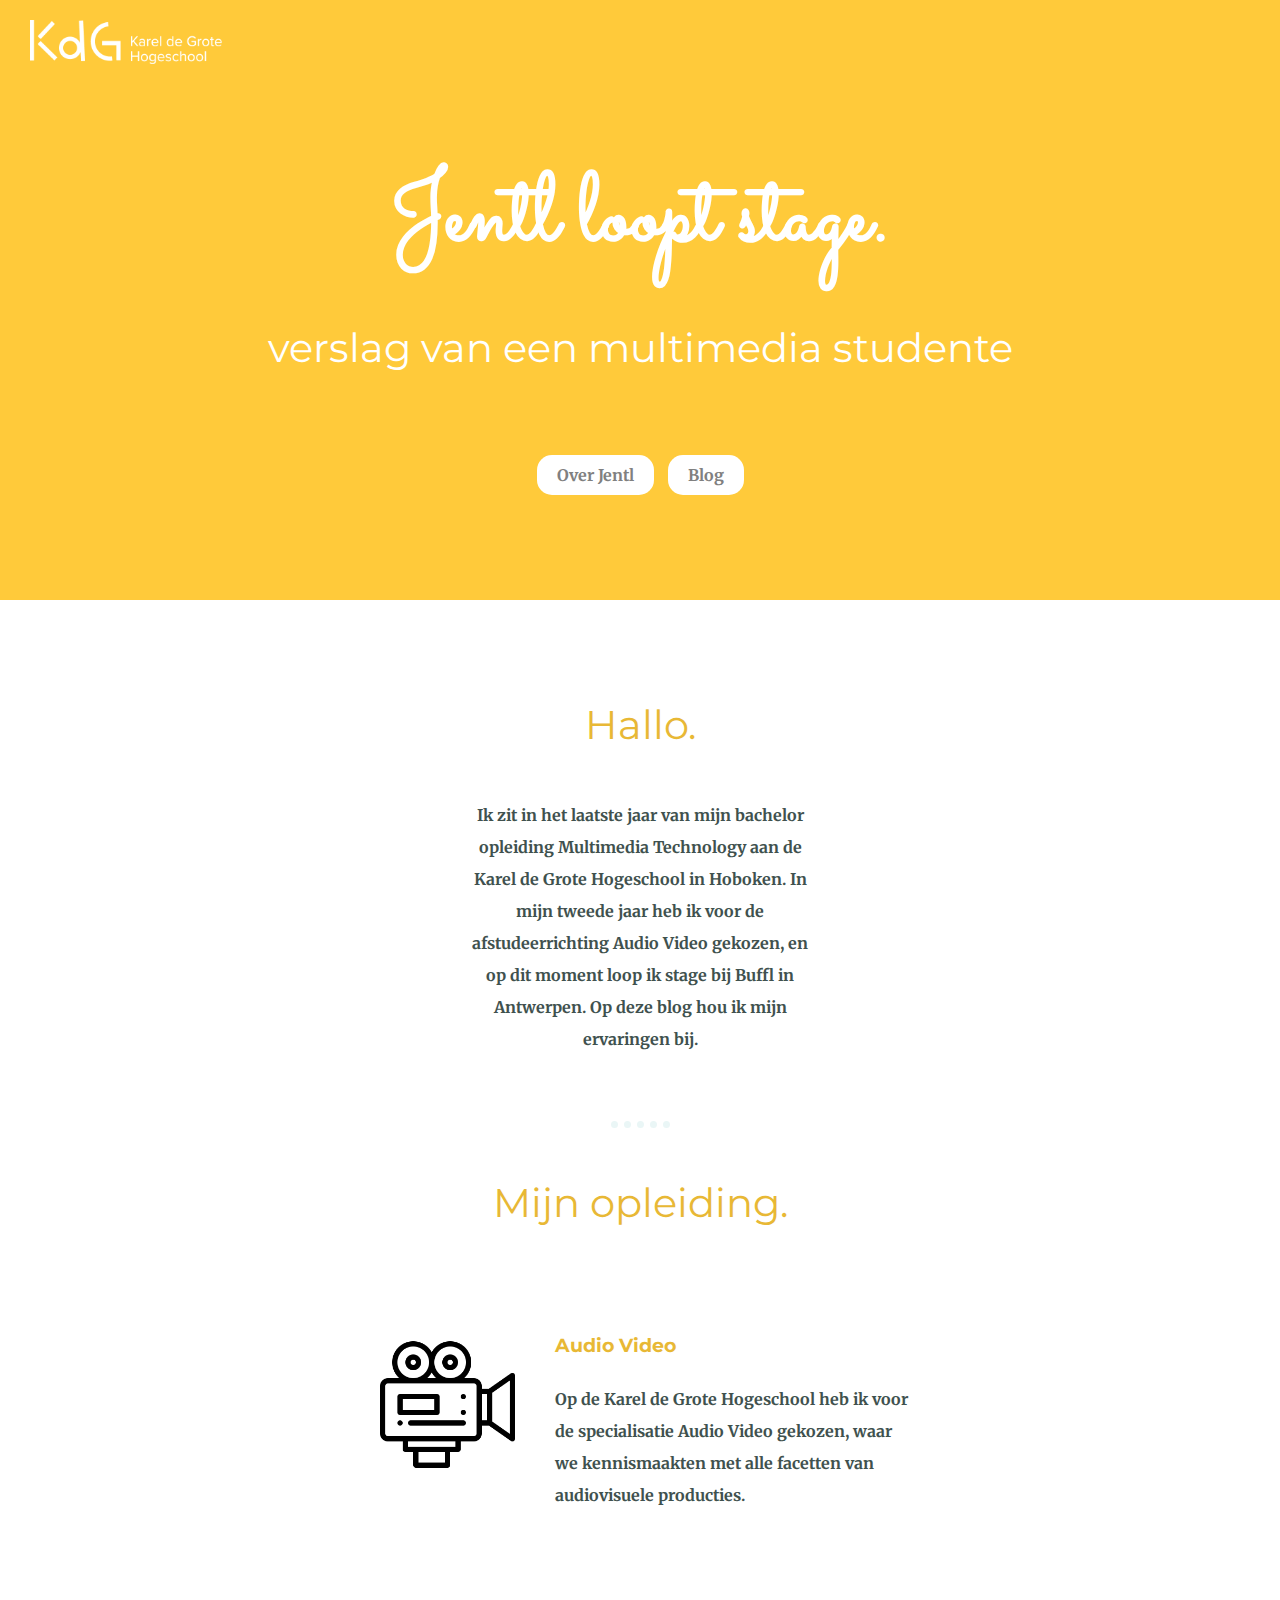
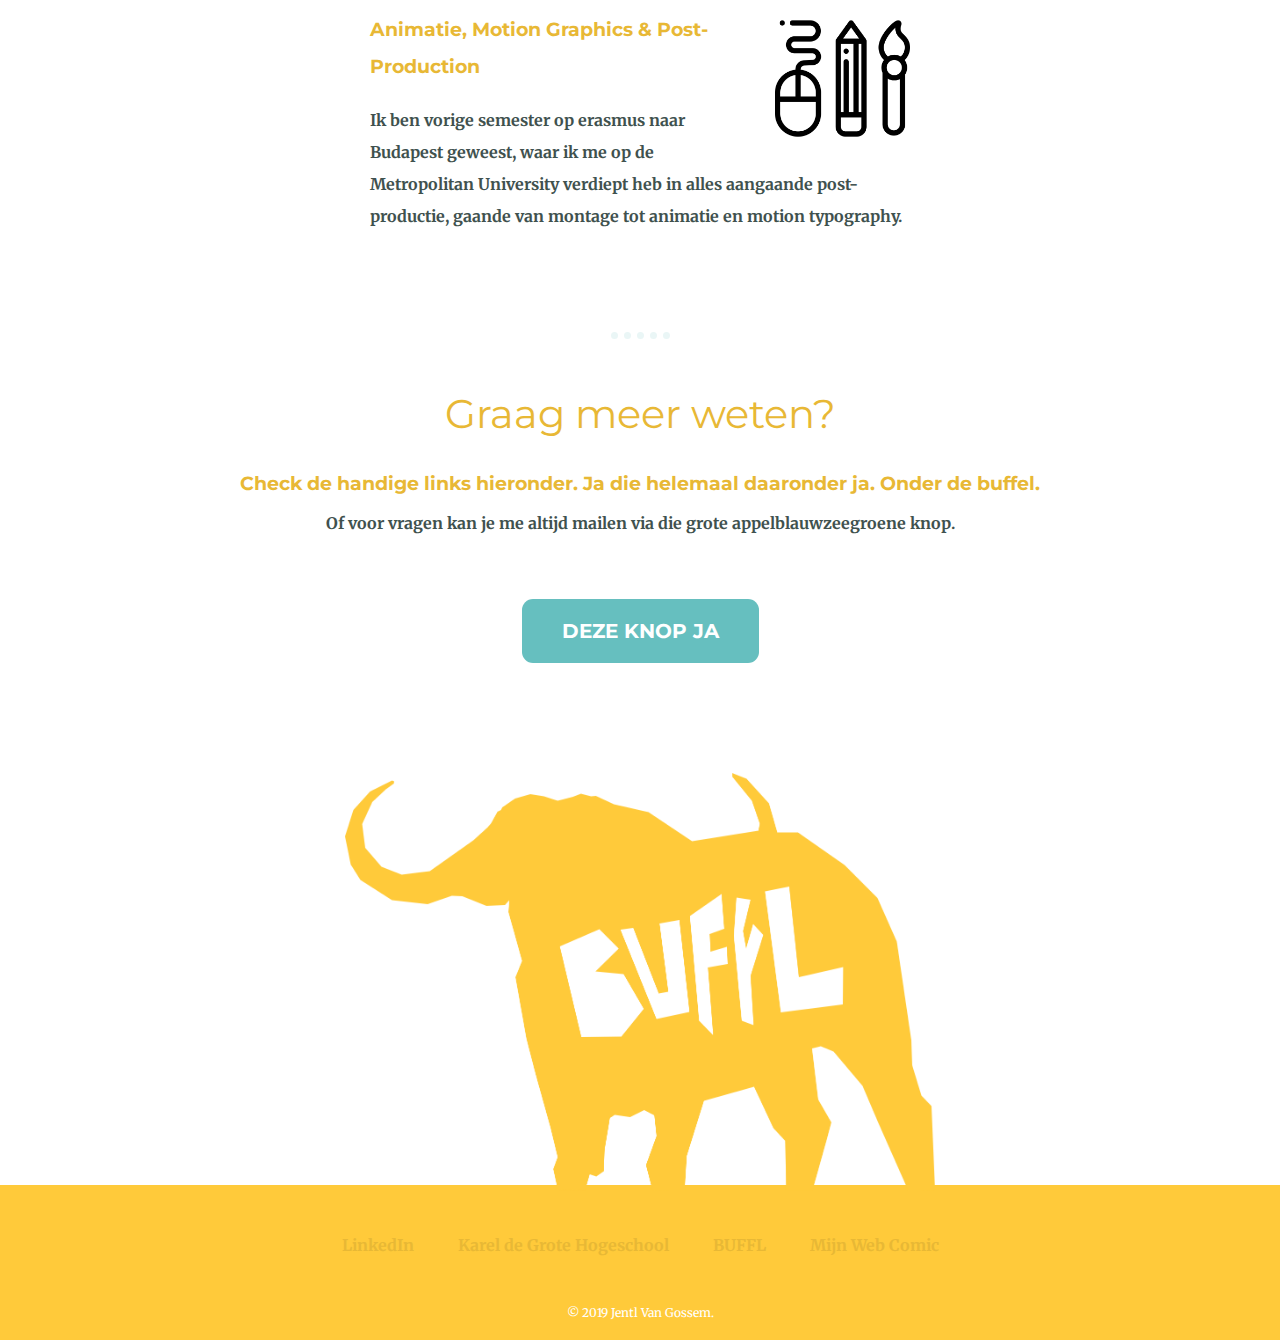
==== index.html @ 4c4292ea "Bigger button + extra link to Buffl website" ====
<!DOCTYPE html>
<html lang="en" dir="ltr">

<head>
  <meta charset="utf-8">
  <meta property="og:image" content="images/buffl.png">
  <title>Jentl loopt stage</title>
  <link rel="stylesheet" href="css/styles.css" />
  <link href="https://fonts.googleapis.com/css?family=Merriweather|Montserrat|Sacramento" rel="stylesheet">
</head>

<body>


  <div class="top-container">
    <img class="top-cloud" src="images/cloud.png" alt="cloud-img">
    <h1>Jentl loopt stage.</h1>
    <h2 class="subtitle">verslag van een multimedia studente</h2>
    <img class="bottom-cloud" src="images/cloud.png" alt="cloud-img">
        <a class="nav-item" href="index.html">Over Jentl</a>
        <a class="nav-item" href="blog.html">Blog</a>
    </nav>

  </div>


  <div class="middle-container">

    <div class="profile">

      <img class="profile-img" src="images/jentl-profile.png" alt="jentl-profile-img">
      <h2>Hallo.</h2>
      <p class="intro-p">Ik zit in het laatste jaar van mijn bachelor opleiding Multimedia Technology aan de Karel de Grote Hogeschool in Hoboken.
        In mijn tweede jaar heb ik voor de afstudeerrichting Audio Video gekozen, en op dit moment loop ik stage bij Buffl in Antwerpen. Op deze blog hou ik mijn ervaringen bij.</p>

    </div>

    <hr>

    <div class="skills">
      <h2>Mijn opleiding.</h2>
      <div class="skill-row">
        <img class="adobe-img" src="images/video-camera.png" alt="video-camera-img">
        <h3>Audio Video</h3>
        <p>Op de Karel de Grote Hogeschool heb ik voor de specialisatie Audio Video gekozen, waar we kennismaakten met alle facetten van audiovisuele
        producties.</p>
      </div>
      <div class="skill-row">
        <img class="code-img" src="images/graphic-tool.png" alt="web-design-img">
        <h3>Animatie, Motion Graphics & Post-Production</h3>
        <p>Ik ben vorige semester op erasmus naar Budapest geweest, waar ik me op de Metropolitan University verdiept heb in alles aangaande post-productie,
          gaande van montage tot animatie en motion typography.</p>
      </div>

    </div>

    <hr>

    <div class="contact-me">
      <h2>Graag meer weten?</h2>
      <h3>Check de handige links hieronder. Ja die helemaal daaronder ja. Onder de buffel.</h3>
      <p>Of voor vragen kan je me altijd mailen via die grote appelblauwzeegroene knop.</p>
      <a class="btn" href="mailto:jentl.vangossem@gmail.com">DEZE KNOP JA</a>
    </div>

    <img class="buffl-img" src="images/buffl.png" alt="buffl-img">

  </div>



    <div class="bottom-container">
      <img class="kdg-logo" src="images/logo_nl.png" alt="KdG-logo">
      <a class="footer-link" href="https://www.linkedin.com/in/jentl-van-gossem-599b6887">LinkedIn</a>
      <a class="footer-link" href="https://www.kdg.be">Karel de Grote Hogeschool</a>
      <a class="footer-link" href="https://landing.buffl.be">BUFFL</a>
      <a class="footer-link" href="https://www.facebook.com/jentlwoman">Mijn Web Comic</a>
      <p class="copyright">© 2019 Jentl Van Gossem.</p>


    </div>


</body>

</html>
---- css/styles.css ----
/*--------------------------HTML---------------------*/

body {
  margin: 0;
  text-align: center;
  font-family: 'Merriweather', serif;
  font-weight: bold;
  color: #40514E;
}

h1 {
  color: #ffffff;
  font-size: 600%;
  margin: 50px auto 0 auto;
  font-family: 'Sacramento', cursive;
}

h2 {
  color: #E8B835;
  font-family: 'Montserrat', sans-serif;
  font-size: 2.5rem;
  font-weight: normal;
}

h3 {
  color: #E8B835;
  font-family: 'Montserrat', sans-serif;
}

hr {
  width: 5%;
  border-width: 7px 0 0 0;
  border-style: dotted;
  color: #EAF6F6;
  margin: 50px auto 50px auto;
}

/*--------------------------SELECTORS--------------------------------*/
.subtitle {
  color: #ffffff;
}

.profile-img {
  width: 200px;
  border-radius: 100%;
  display: none;
}

.intro-p {
  display: inline-block;
  width: 30%;
  line-height: 2;

}

.code-img {
  float: right;
  margin-left: 30px;
  width: 25%;
}

.adobe-img {
  float: left;
  margin-right: 30px;
  width: 25%;
  padding: 10px;
}

.top-container {
  background-color: #FFCA3A;
  position: relative;
  padding-top: 100px;
  padding-bottom: 100px;
}

.navbar {
  list-style-type: none;
  padding: 0;
}

.nav-item {
  display: inline-block;
  padding: 10px 20px;
  text-decoration: none;
  background-color: white;
  margin: 50px 5px 5px 5px;
  border-radius: 15px;
  color: #808080;
}

.nav-item:hover {
  background-color: #808080;
  color: #ffffff;
}

.middle-container {
  margin: 100px 50px 0 50px;
}

.bottom-container {
  background-color: #FFCA3A;
  color:#EAF6F6;
  margin-top: 0;
  padding: 50px;
  padding-bottom: 20px;
}

.top-cloud {
  position: absolute;
  right: 300px;
  top: 50px;
  display: none;
}

.bottom-cloud {
  position: absolute;
  left: 300px;
  bottom: 300px;
  display: none;
}

.skill-row {
  width: 50%;
  line-height: 2;
  margin: 100px auto 100px auto;
  text-align: left;
}

.skills {
  margin: 50px;
}

.btn {
  -webkit-border-radius: 11;
  -moz-border-radius: 11;
  border-radius: 11px;
  font-family: 'Montserrat', sans-serif;
  color: #ffffff;
  font-size: 20px;
  background: #66BFBF;
  margin: 50px;
  padding: 20px 40px 20px 40px;
  text-decoration: none;
  display: inline-block;

}

.btn:hover {
  background: #3b9c9c;
  text-decoration: none;
}

.buffl-img {
  width: 50%;
  margin-top: 50px;
  position:relative;
  top: 10px;
}

.footer-link {
  margin: 20px;
  color:#E8B835;
  text-decoration: none;
}

.footer-link:hover {
  color: #ffffff;
}

.kdg-logo {
  position:absolute;
  display: inline-block;
  width: 15%;
  left: 30px;
  top: 20px;
}

.copyright {
  color: white;
  font-weight: lighter;
  font-size:0.75rem;
  margin-bottom:0;
  margin-top: 50px;
}
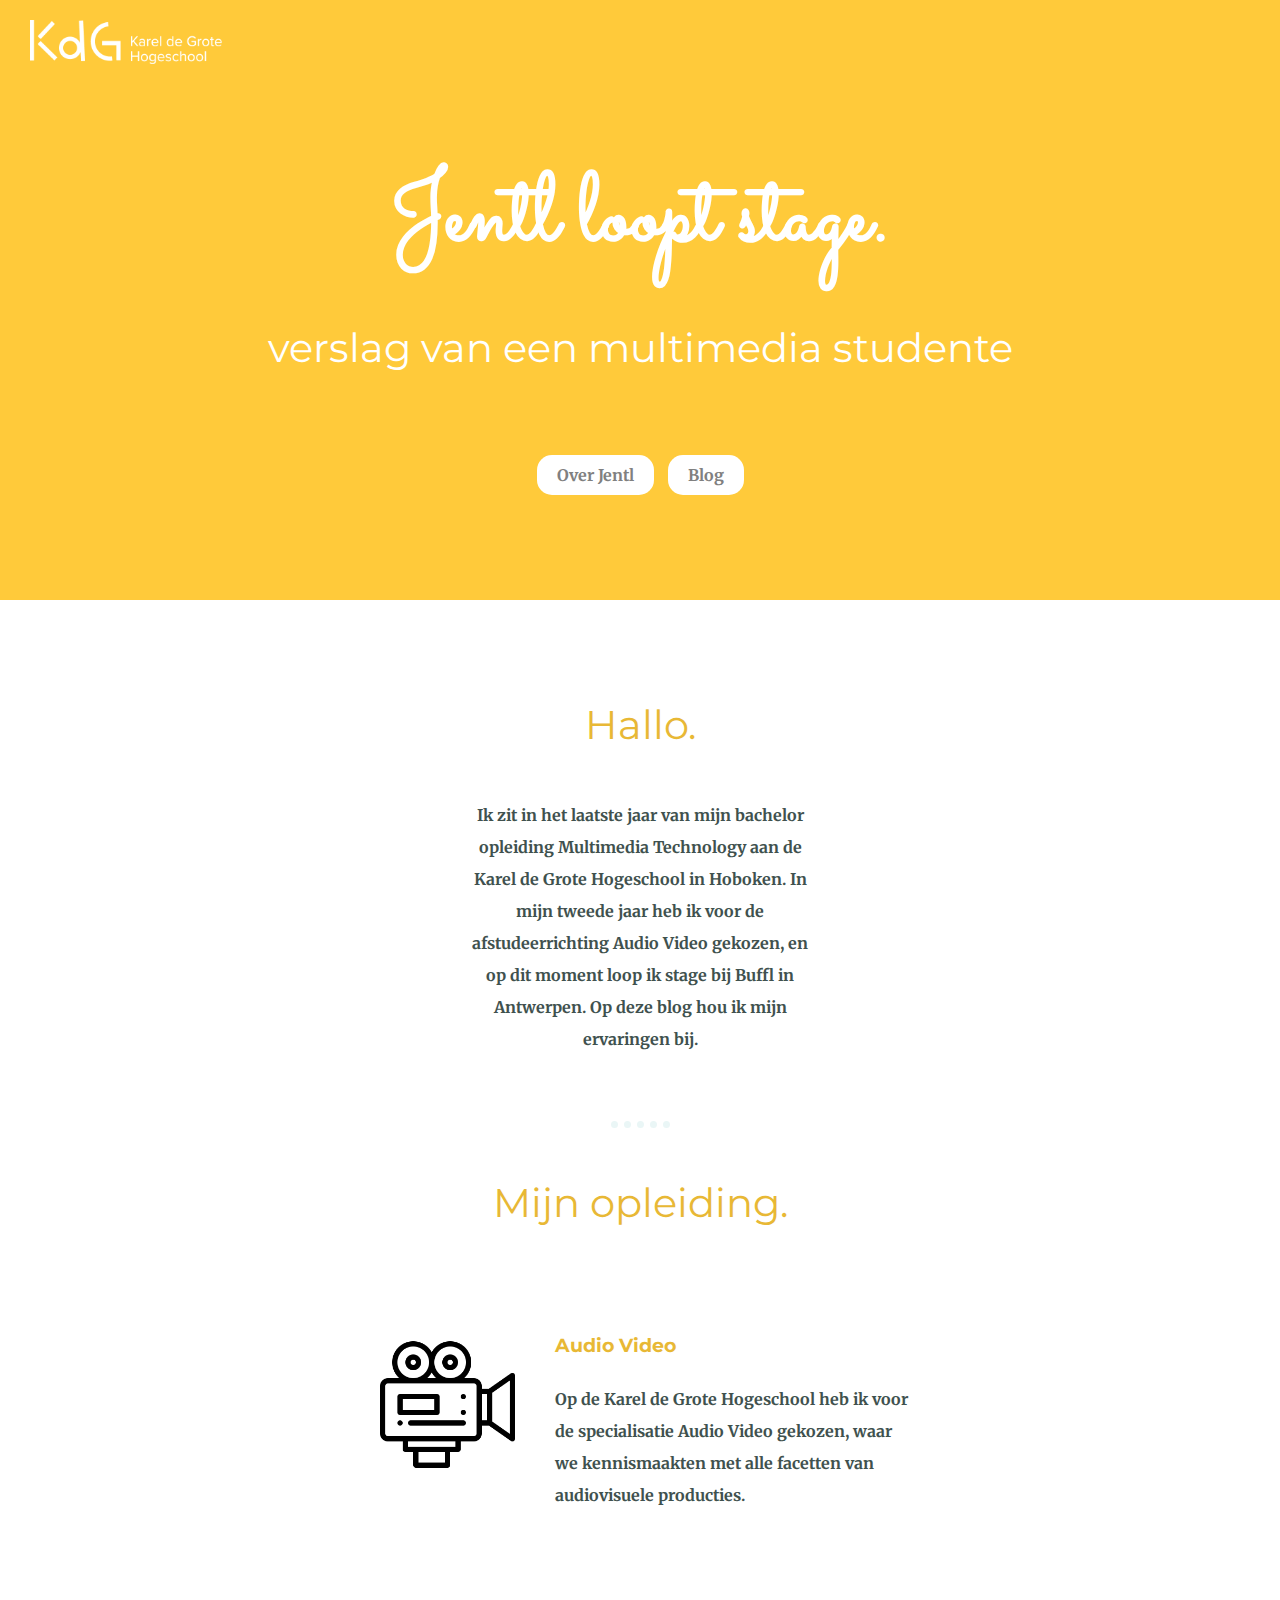
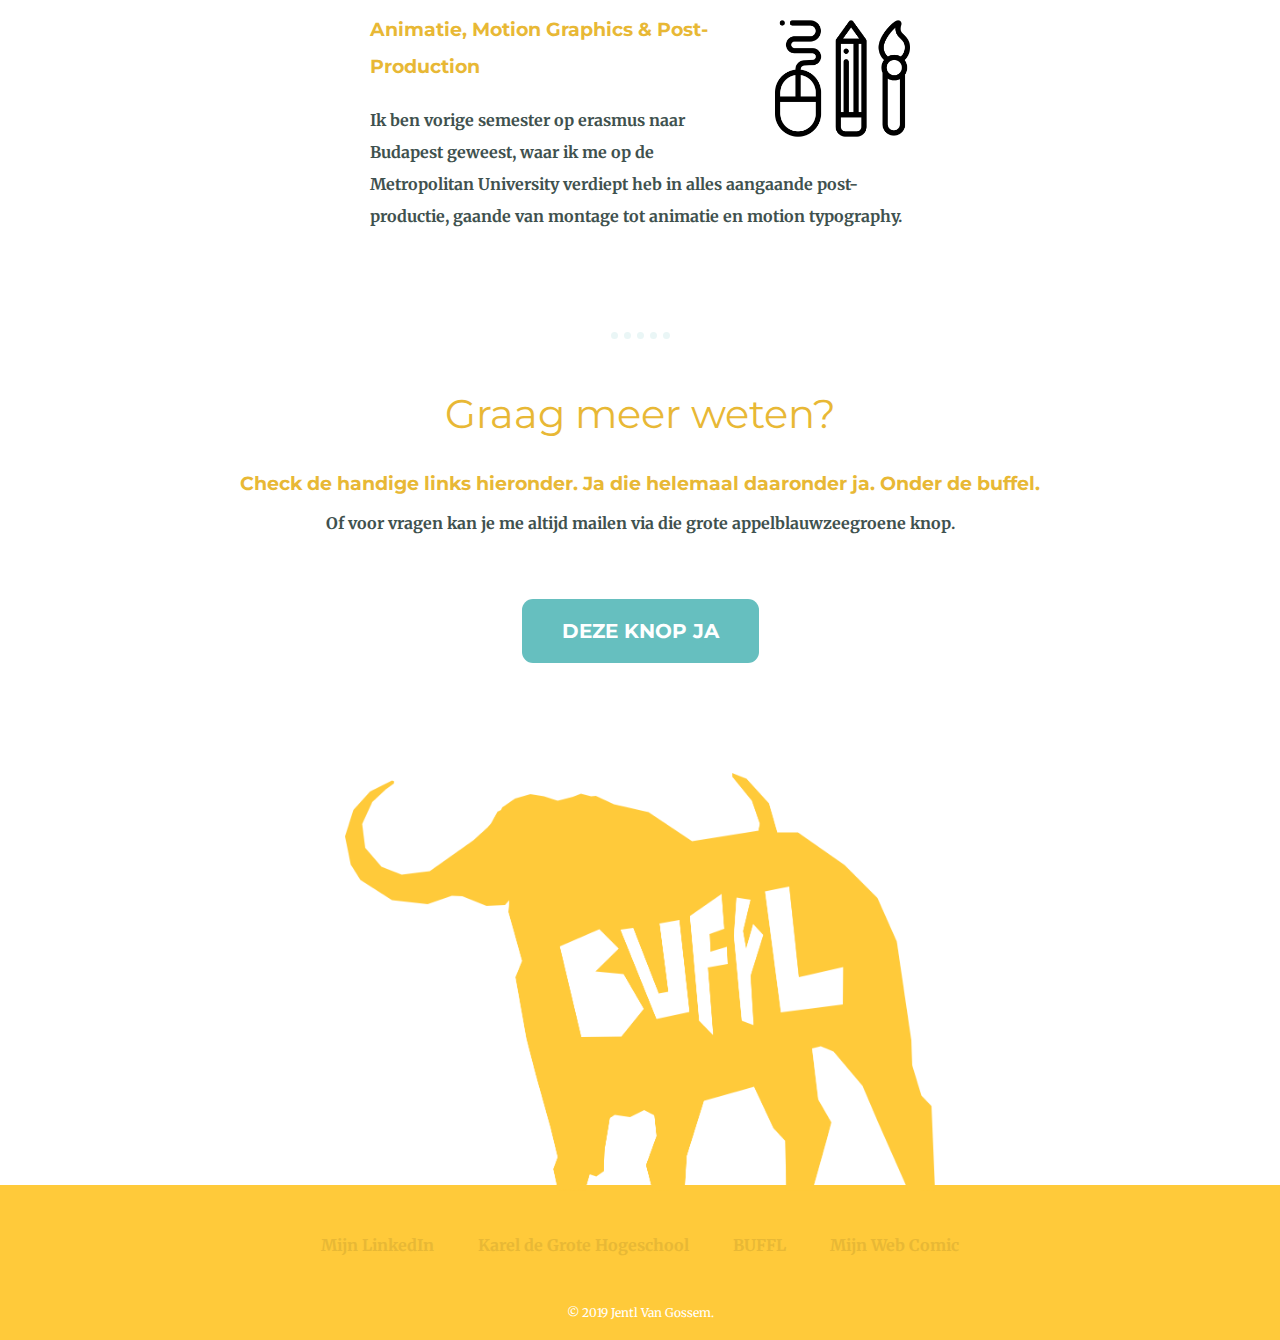
==== commit 3cb11aff: "d" ====
--- a/index.html
+++ b/index.html
@@ -71,7 +71,7 @@
 
     <div class="bottom-container">
       <img class="kdg-logo" src="images/logo_nl.png" alt="KdG-logo">
-      <a class="footer-link" href="https://www.linkedin.com/in/jentl-van-gossem-599b6887">LinkedIn</a>
+      <a class="footer-link" href="https://www.linkedin.com/in/jentl-van-gossem-599b6887">Mijn LinkedIn</a>
       <a class="footer-link" href="https://www.kdg.be">Karel de Grote Hogeschool</a>
       <a class="footer-link" href="https://landing.buffl.be">BUFFL</a>
       <a class="footer-link" href="https://www.facebook.com/jentlwoman">Mijn Web Comic</a>
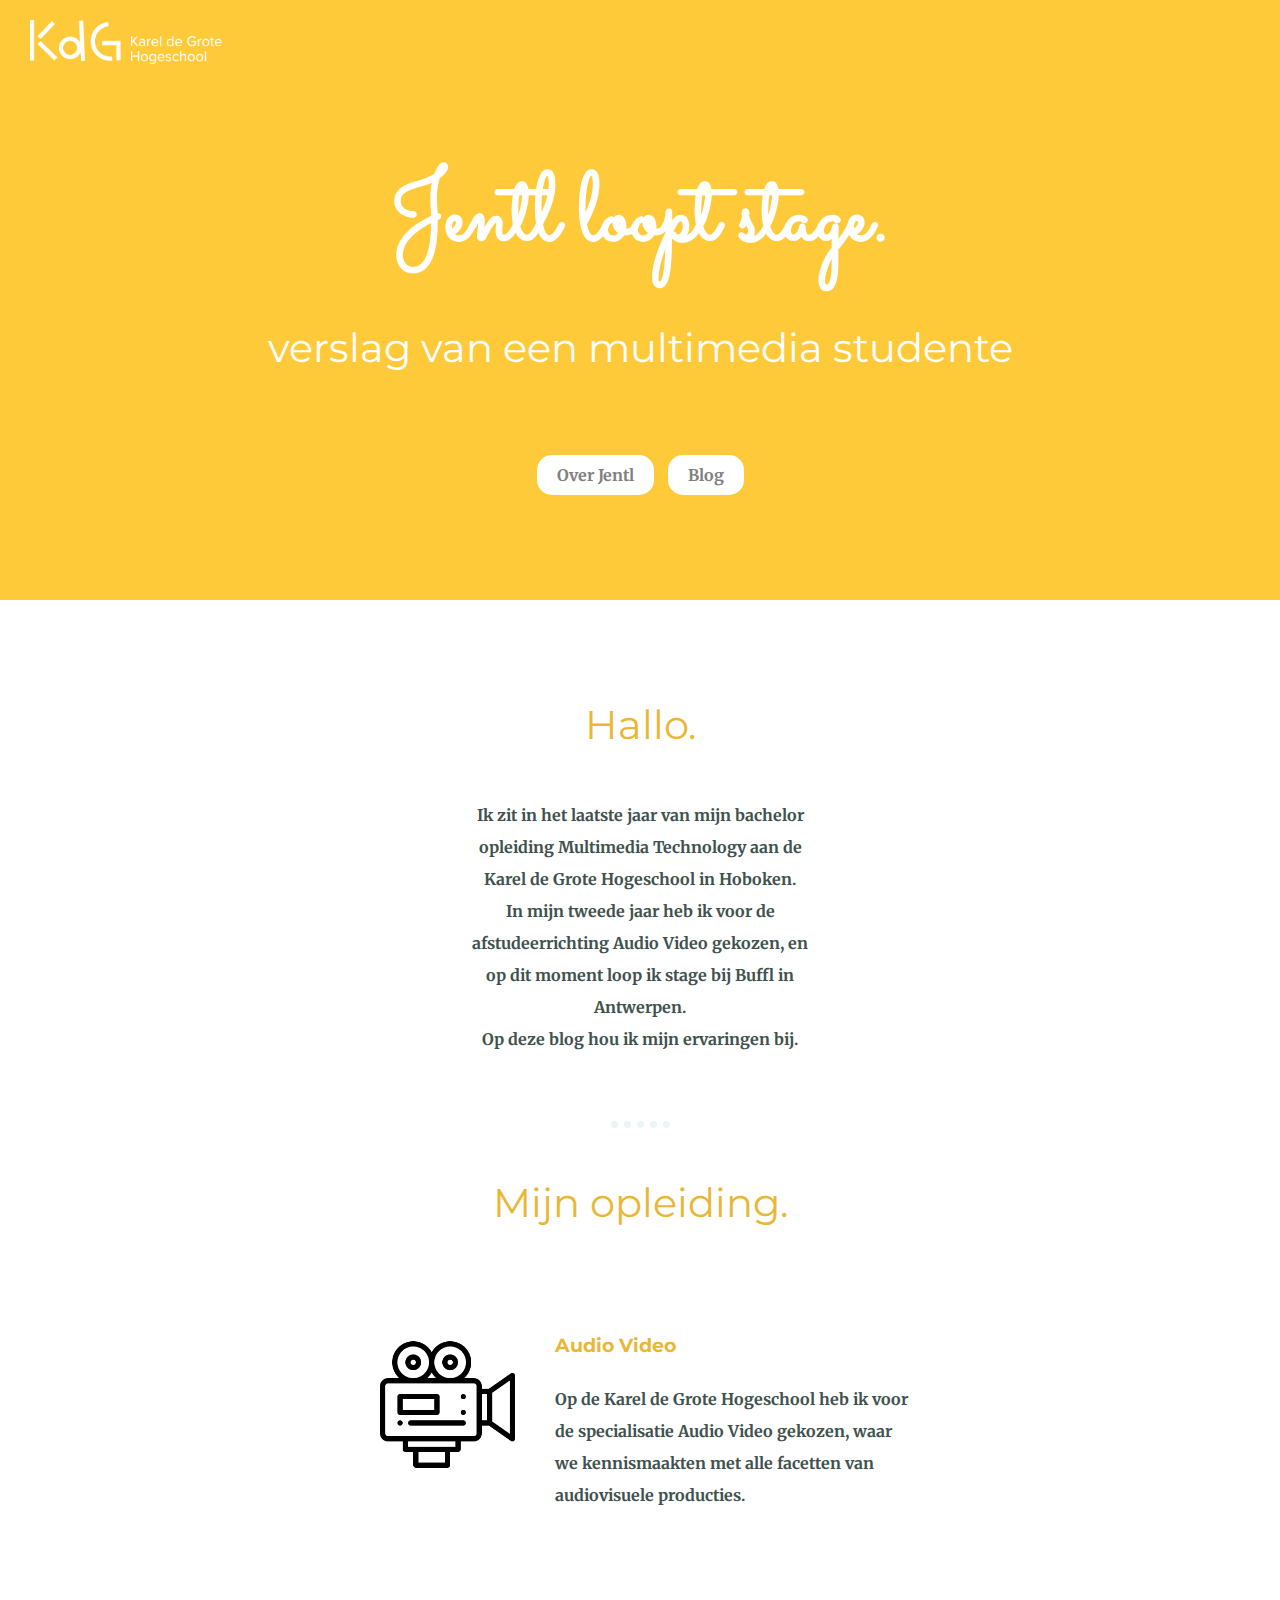
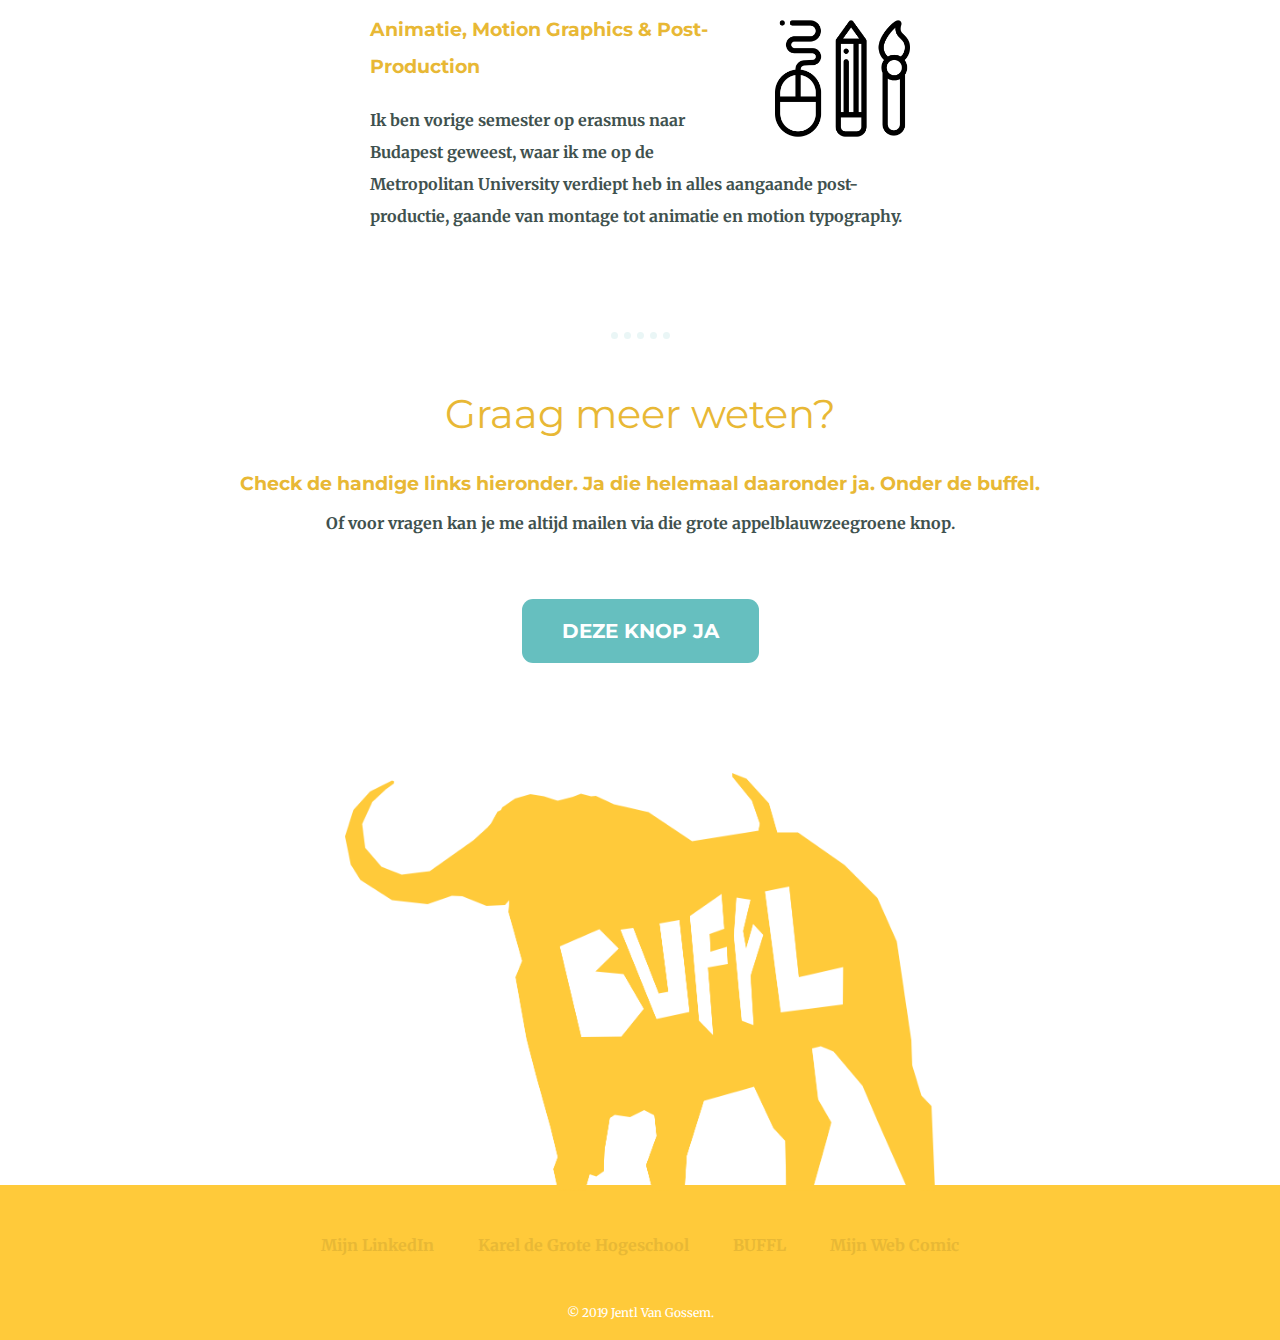
==== commit 9710a47a: "Line breaks in intro" ====
--- a/index.html
+++ b/index.html
@@ -31,7 +31,8 @@
       <img class="profile-img" src="images/jentl-profile.png" alt="jentl-profile-img">
       <h2>Hallo.</h2>
       <p class="intro-p">Ik zit in het laatste jaar van mijn bachelor opleiding Multimedia Technology aan de Karel de Grote Hogeschool in Hoboken.
-        In mijn tweede jaar heb ik voor de afstudeerrichting Audio Video gekozen, en op dit moment loop ik stage bij Buffl in Antwerpen. Op deze blog hou ik mijn ervaringen bij.</p>
+        <br />In mijn tweede jaar heb ik voor de afstudeerrichting Audio Video gekozen, en op dit moment loop ik stage bij Buffl in Antwerpen.
+        <br />Op deze blog hou ik mijn ervaringen bij.</p>
 
     </div>
 
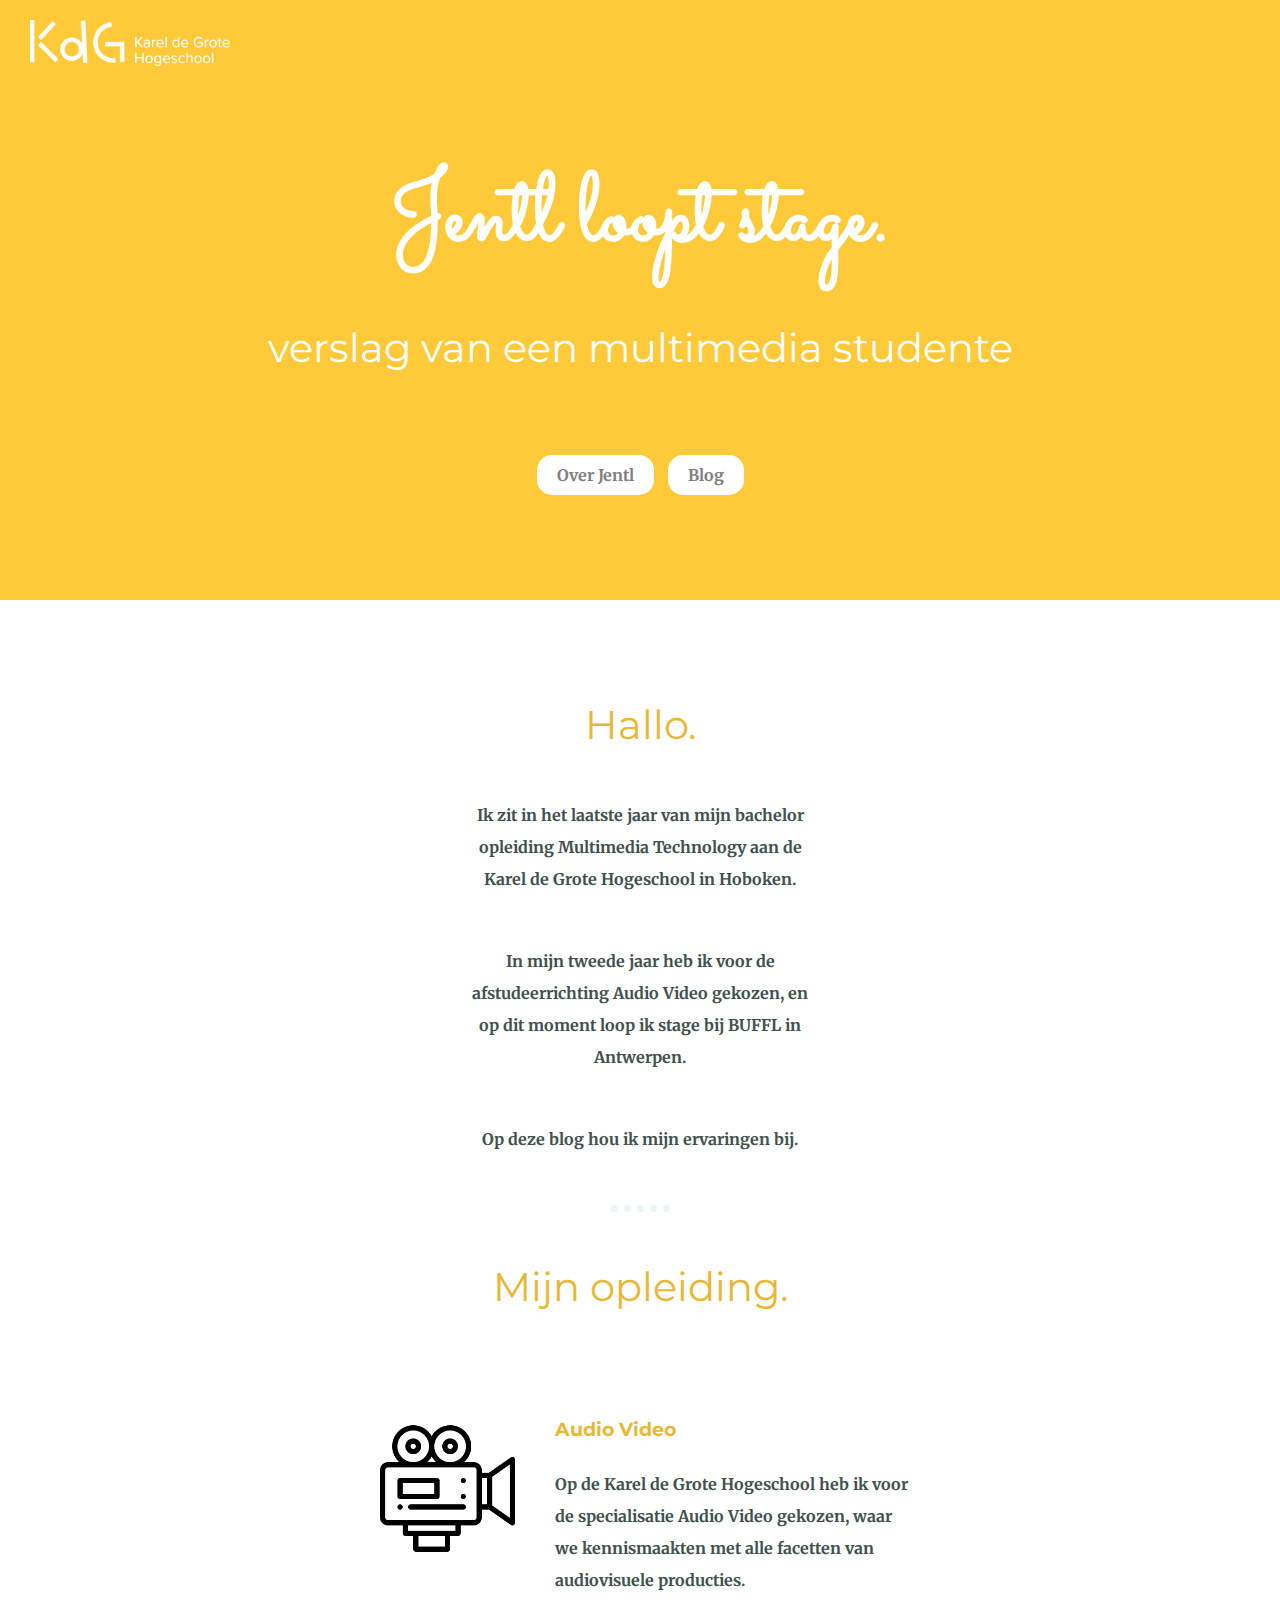
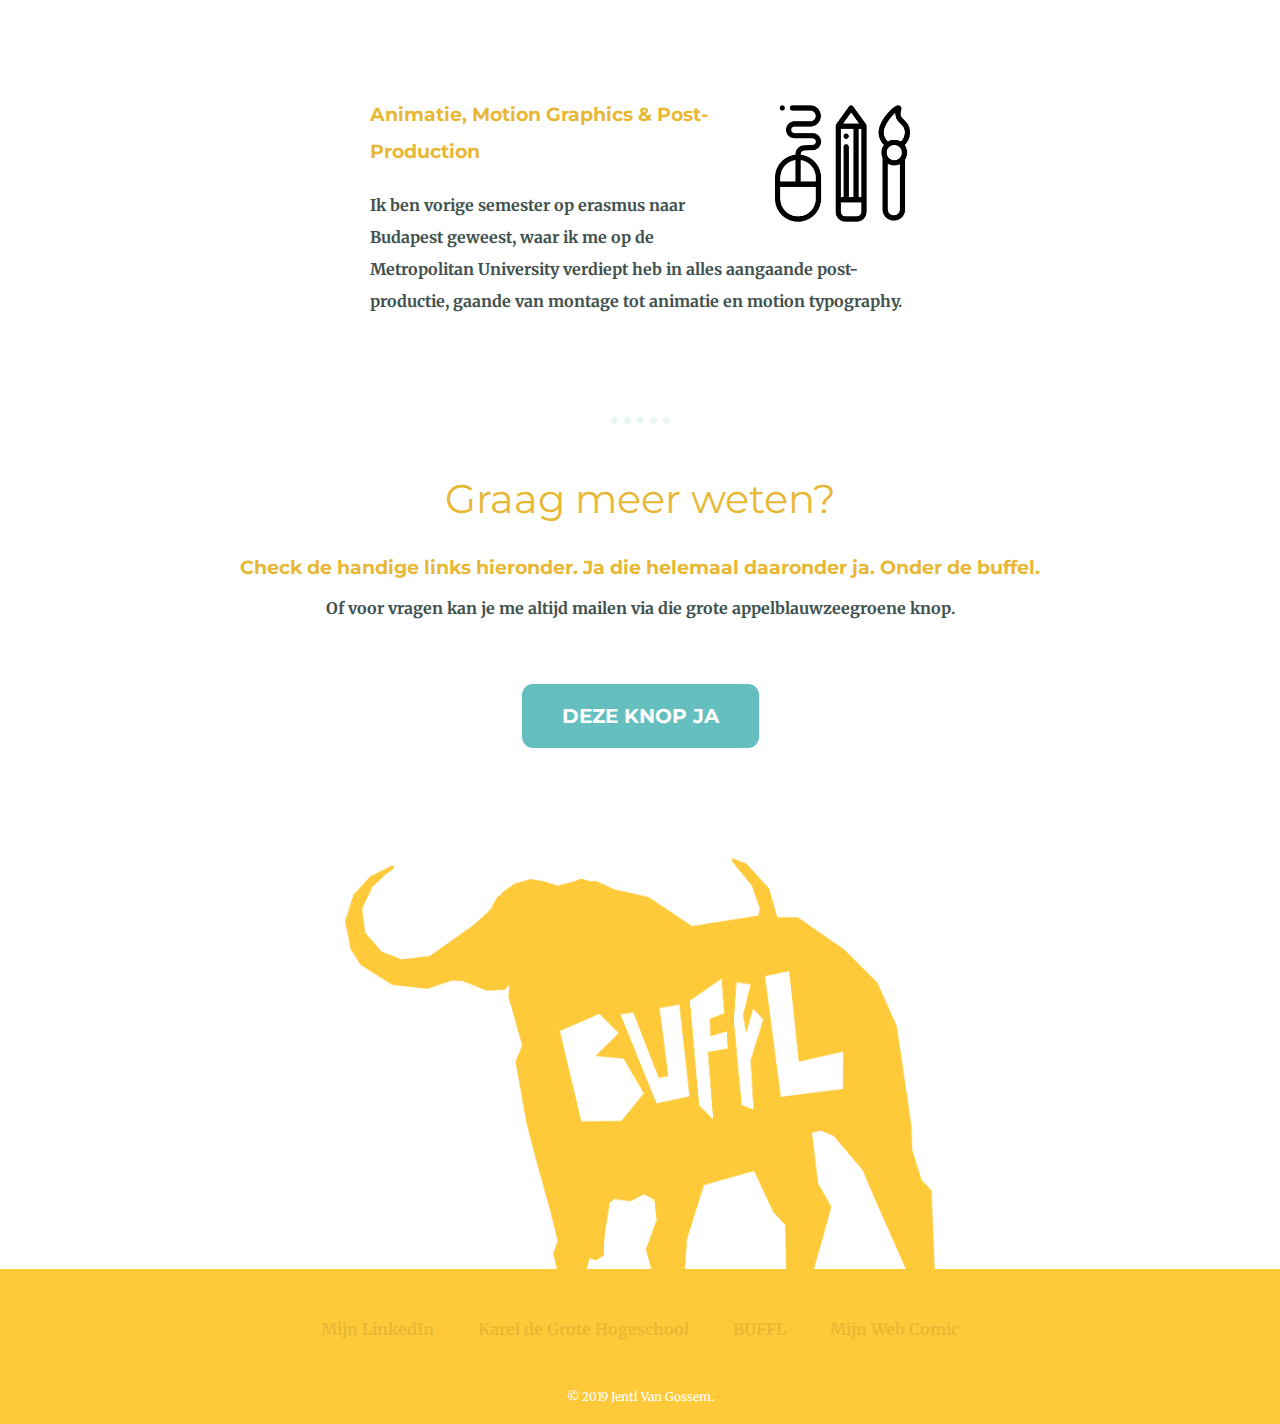
==== commit a7decce4: "Intro aangepast" ====
--- a/index.html
+++ b/index.html
@@ -30,9 +30,9 @@
 
       <img class="profile-img" src="images/jentl-profile.png" alt="jentl-profile-img">
       <h2>Hallo.</h2>
-      <p class="intro-p">Ik zit in het laatste jaar van mijn bachelor opleiding Multimedia Technology aan de Karel de Grote Hogeschool in Hoboken.
-        <br />In mijn tweede jaar heb ik voor de afstudeerrichting Audio Video gekozen, en op dit moment loop ik stage bij Buffl in Antwerpen.
-        <br />Op deze blog hou ik mijn ervaringen bij.</p>
+      <p class="intro-p">Ik zit in het laatste jaar van mijn bachelor opleiding Multimedia Technology aan de Karel de Grote Hogeschool in Hoboken.</p>
+        <p class="intro-p">In mijn tweede jaar heb ik voor de afstudeerrichting Audio Video gekozen, en op dit moment loop ik stage bij BUFFL in Antwerpen.</p>
+        <p class="intro-p">Op deze blog hou ik mijn ervaringen bij.</p>
 
     </div>
 
--- a/css/styles.css
+++ b/css/styles.css
@@ -47,10 +47,10 @@
 }
 
 .intro-p {
-  display: inline-block;
+  display:block;
   width: 30%;
   line-height: 2;
-
+  margin: 50px auto 50px auto;
 }
 
 .code-img {
@@ -170,7 +170,7 @@
 .kdg-logo {
   position:absolute;
   display: inline-block;
-  width: 15%;
+  width: 200px;
   left: 30px;
   top: 20px;
 }
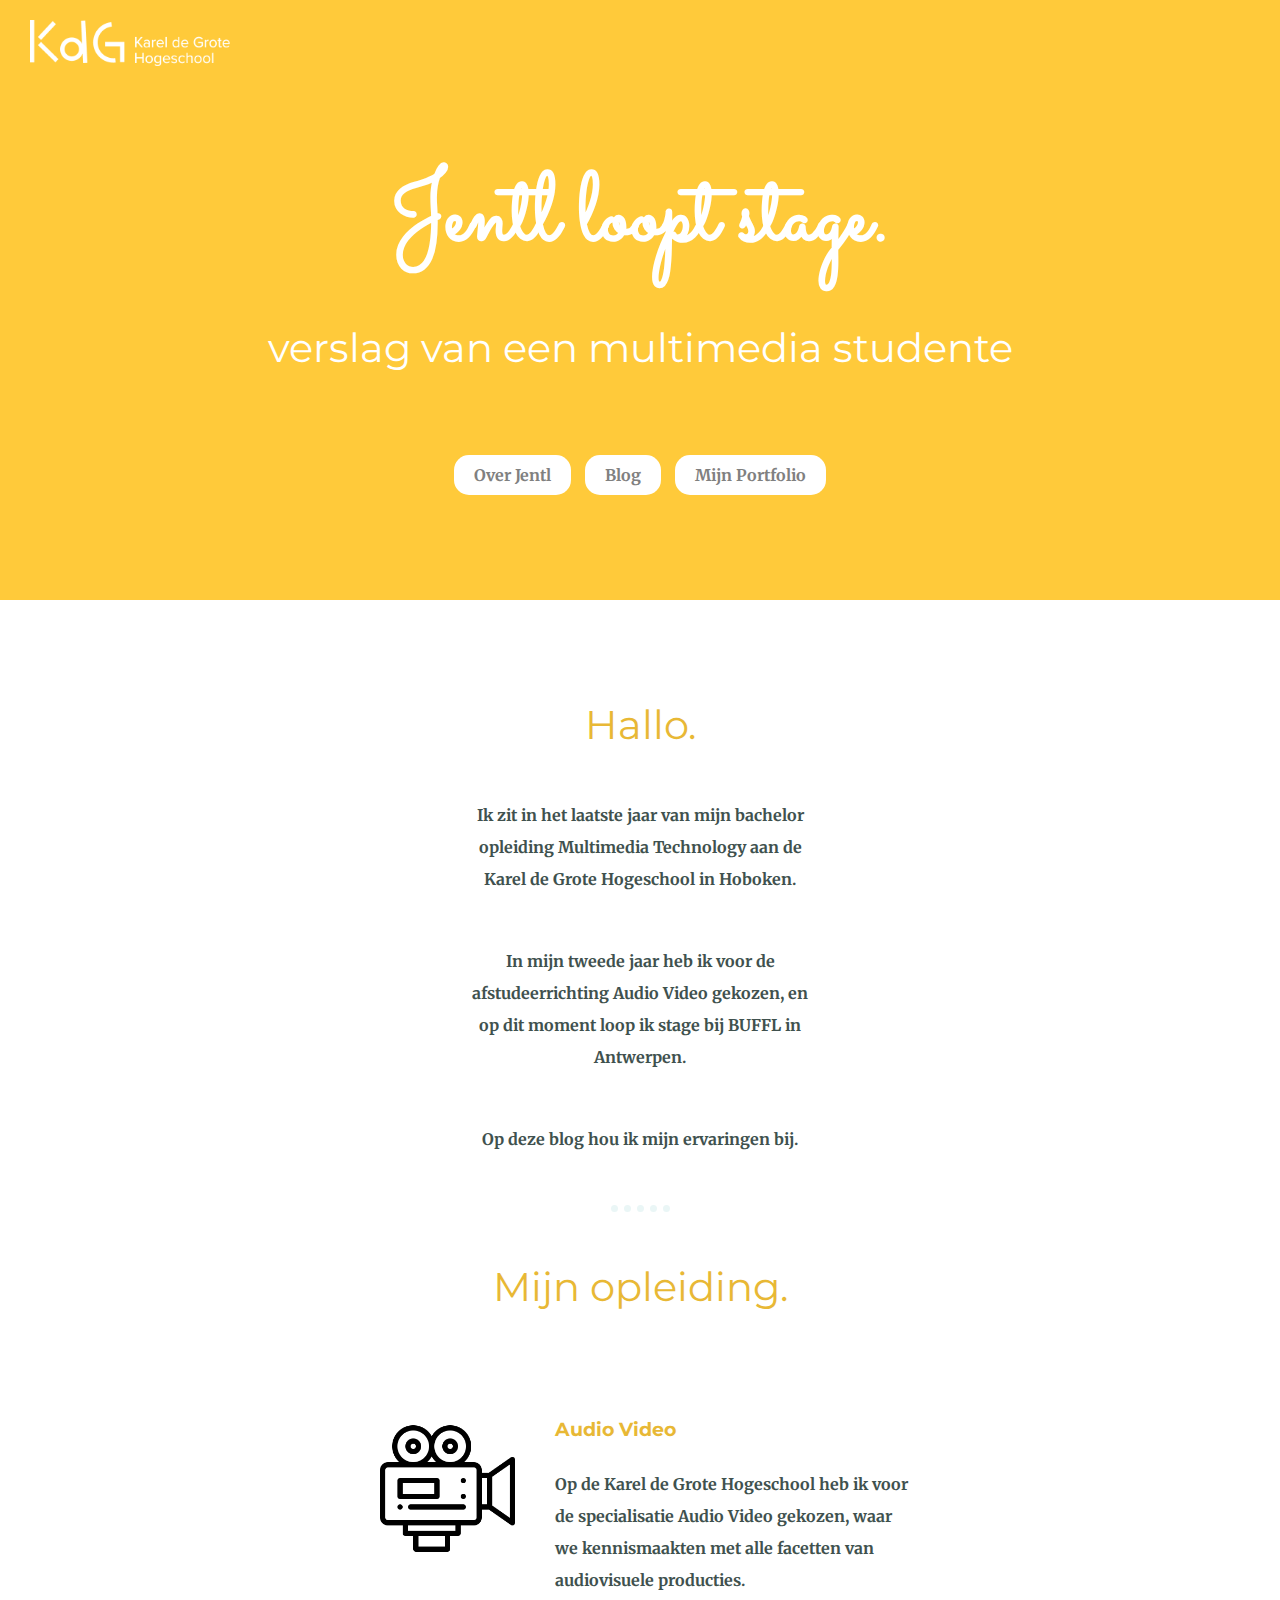
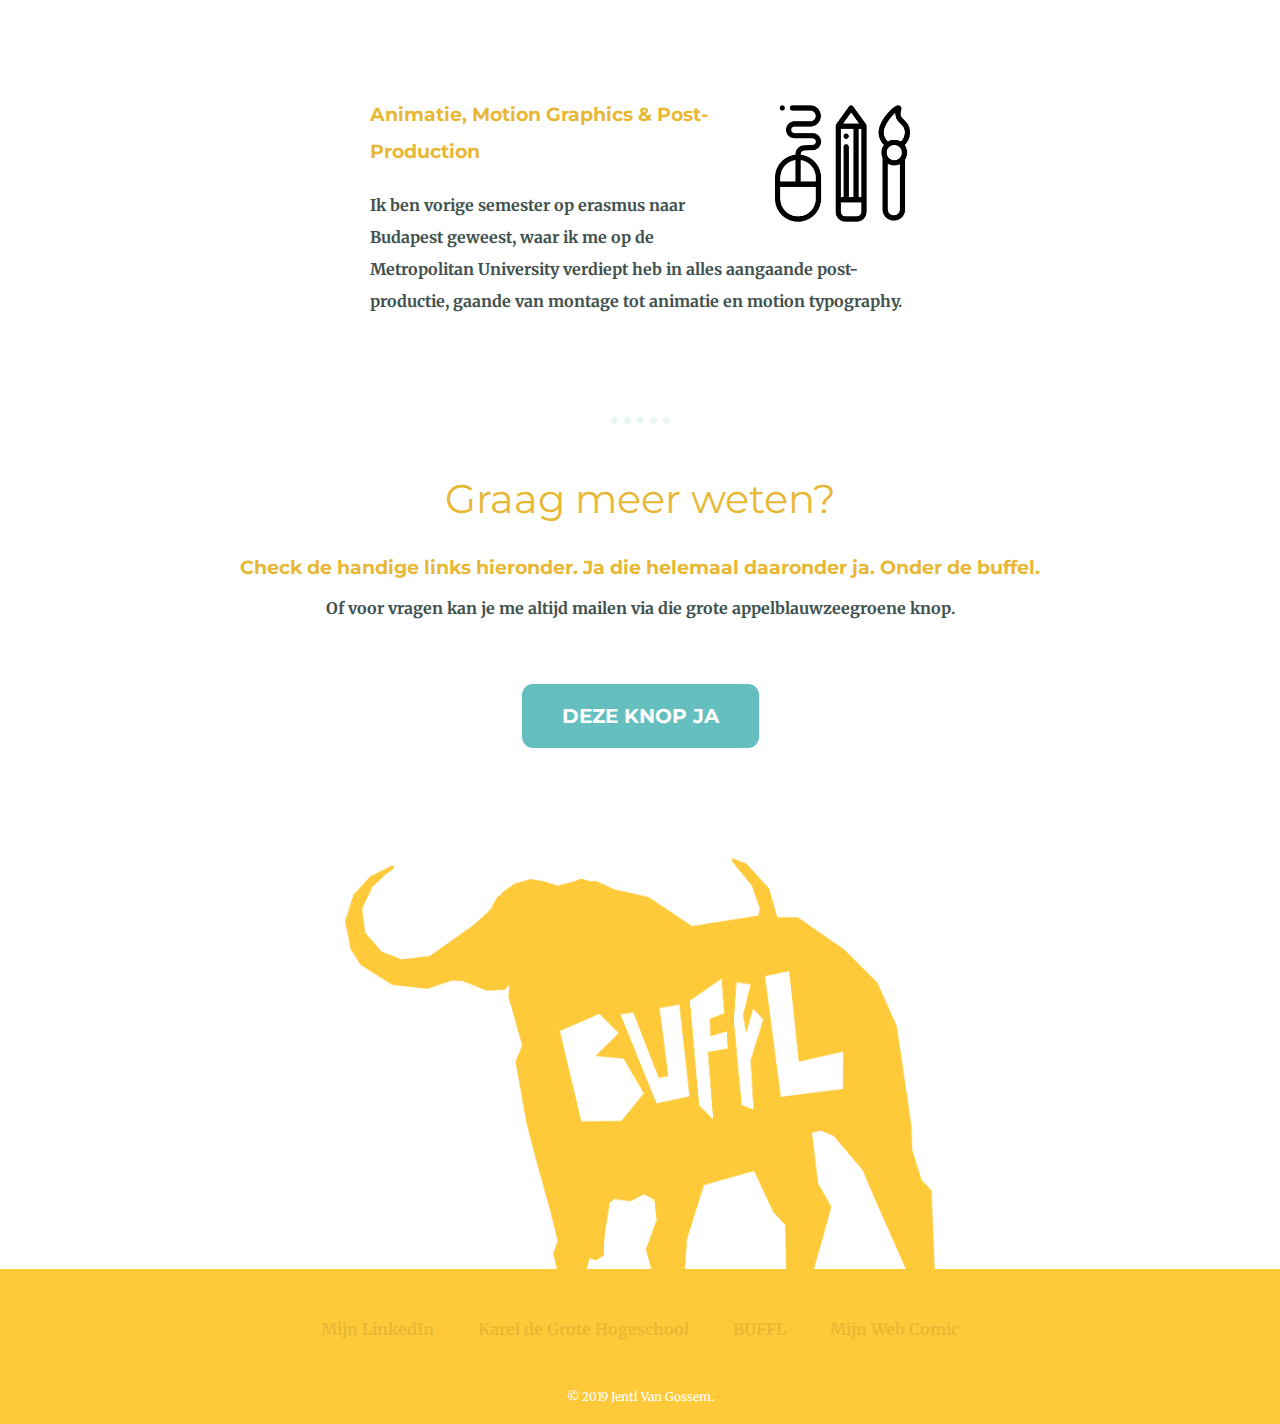
==== commit 1f011f5d: "portfolio tab created first item added" ====
--- a/index.html
+++ b/index.html
@@ -19,6 +19,7 @@
     <img class="bottom-cloud" src="images/cloud.png" alt="cloud-img">
         <a class="nav-item" href="index.html">Over Jentl</a>
         <a class="nav-item" href="blog.html">Blog</a>
+        <a class="nav-item" href="portfolio.html">Mijn Portfolio</a>
     </nav>
 
   </div>
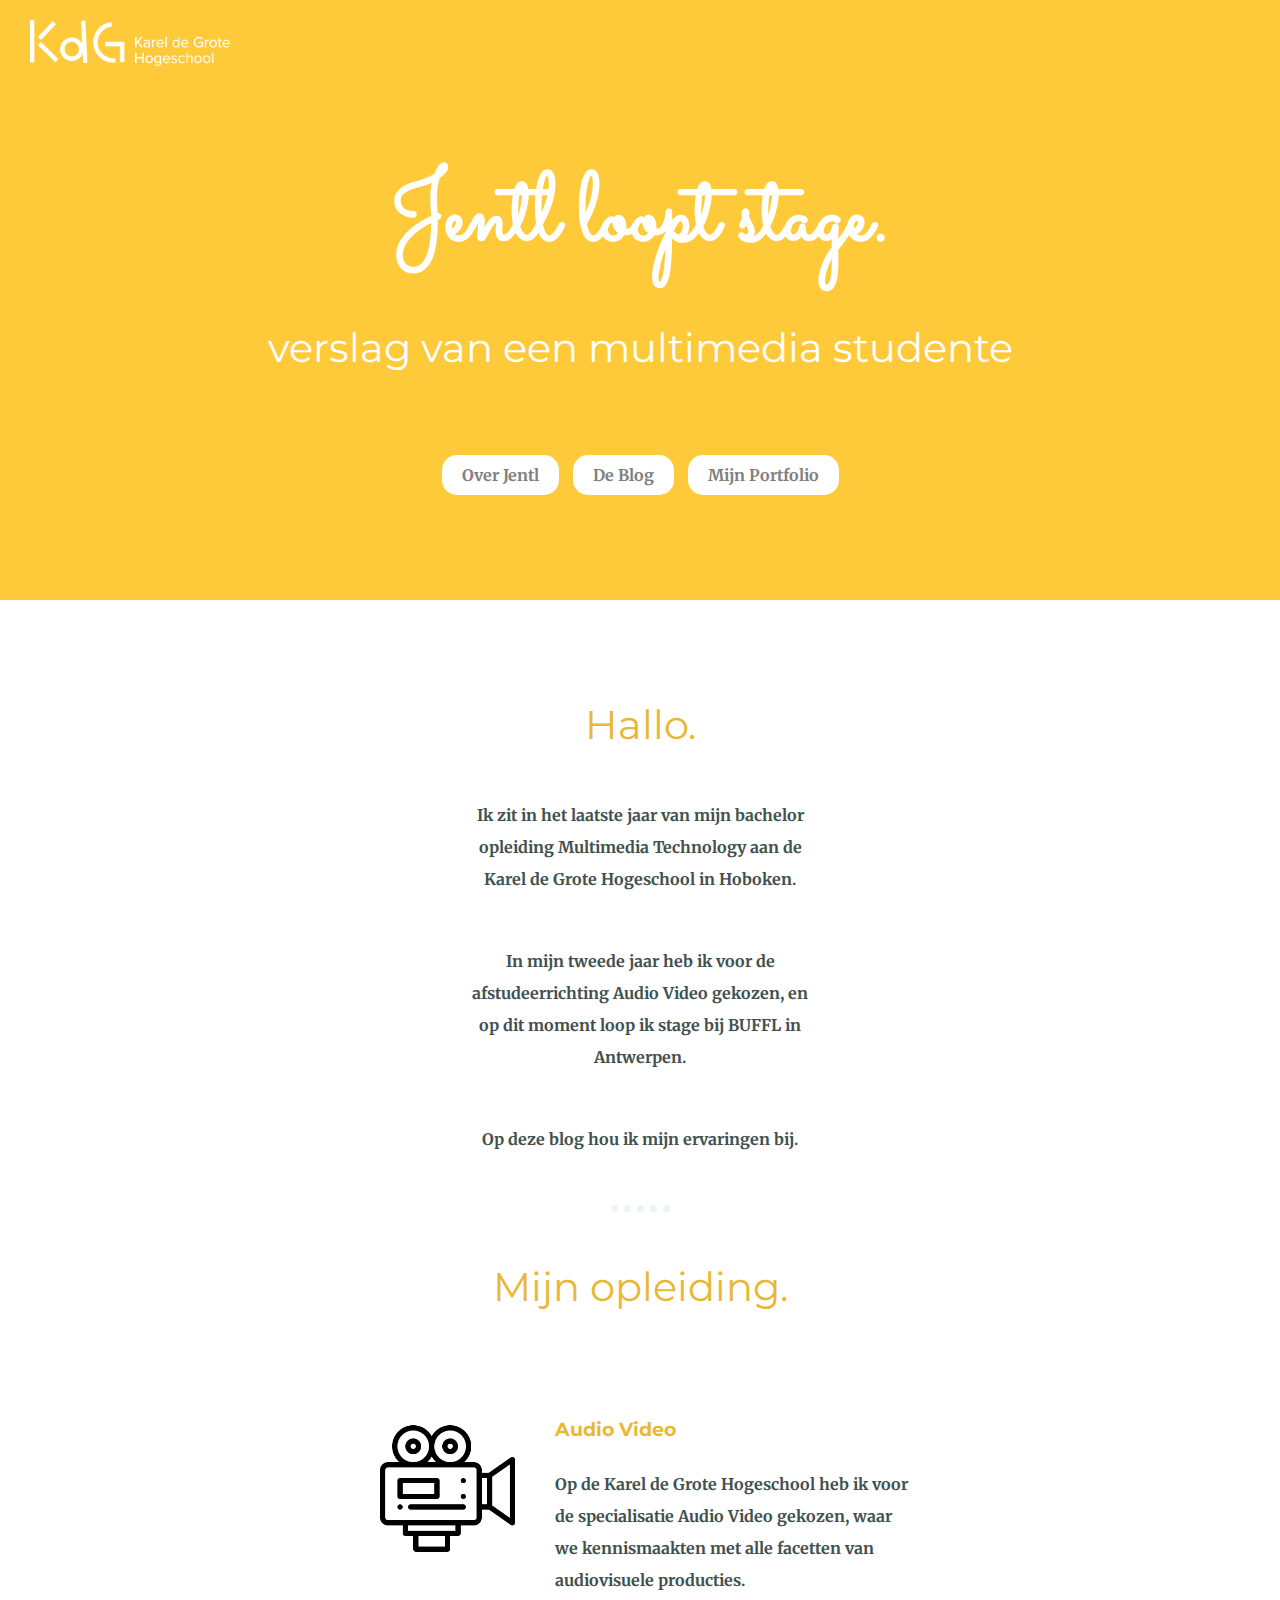
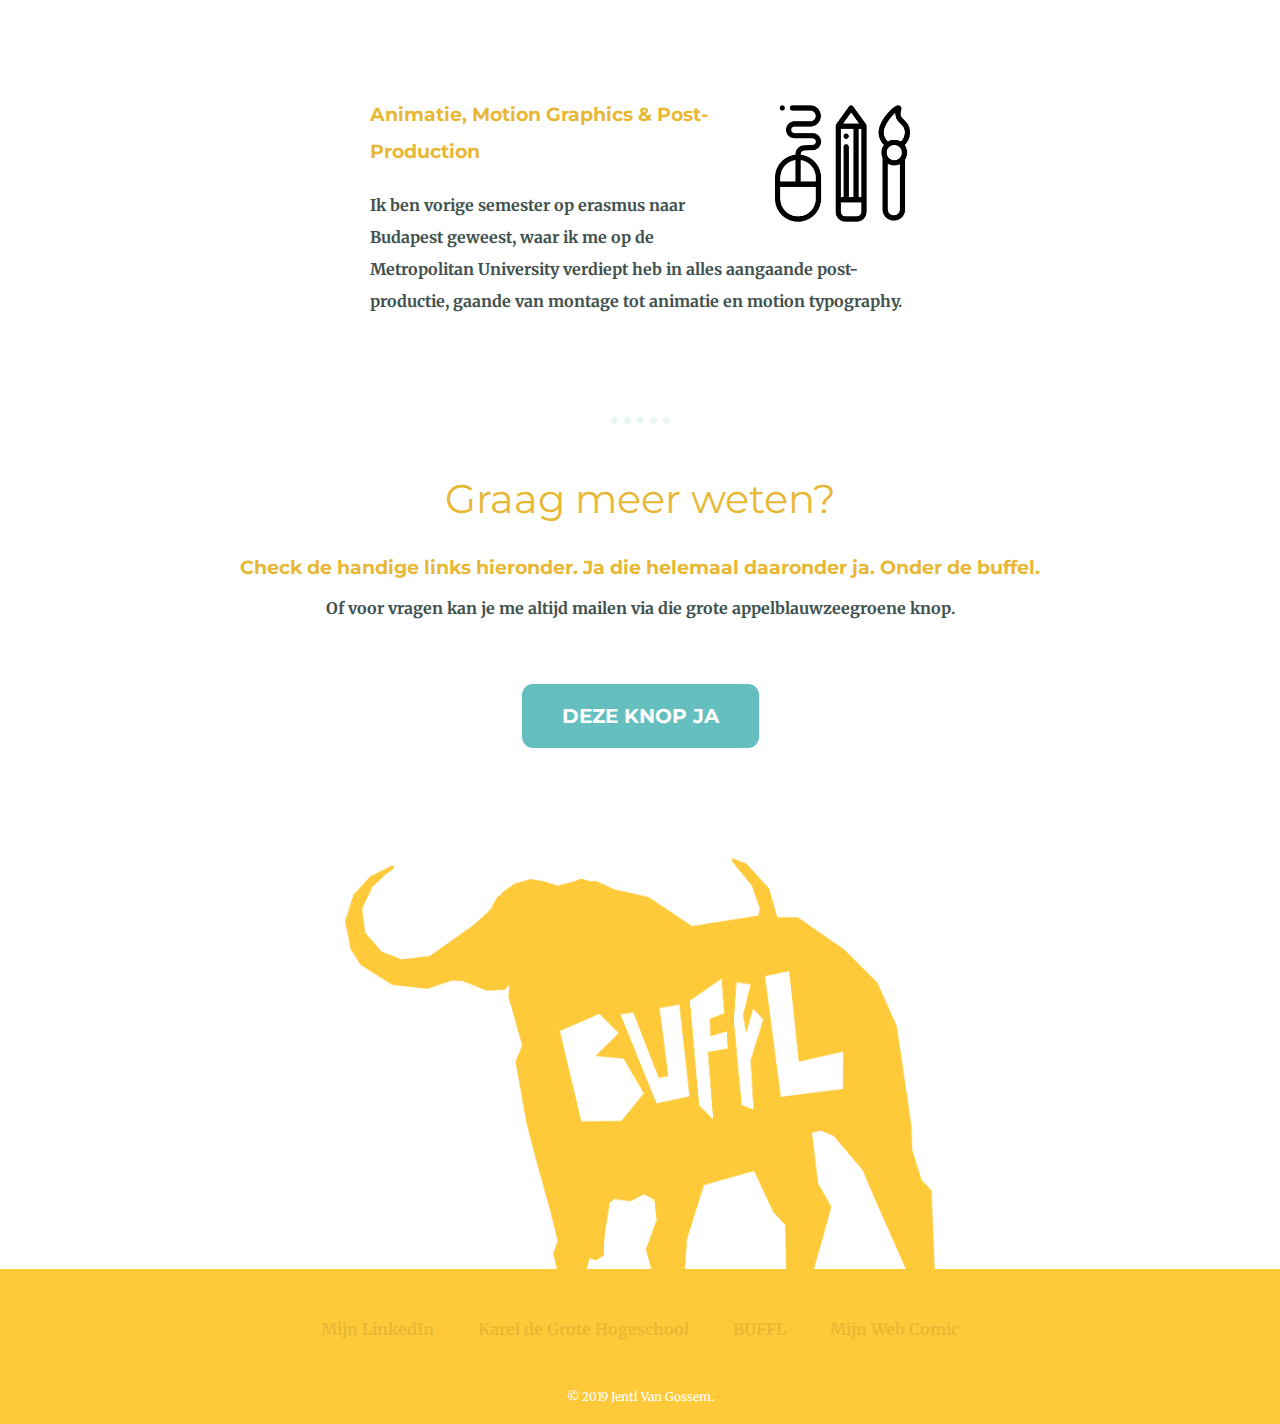
==== commit ff4f48ee: "Blog changed to De Blog for esthetic reasons" ====
--- a/index.html
+++ b/index.html
@@ -18,7 +18,7 @@
     <h2 class="subtitle">verslag van een multimedia studente</h2>
     <img class="bottom-cloud" src="images/cloud.png" alt="cloud-img">
         <a class="nav-item" href="index.html">Over Jentl</a>
-        <a class="nav-item" href="blog.html">Blog</a>
+        <a class="nav-item" href="blog.html">De Blog</a>
         <a class="nav-item" href="portfolio.html">Mijn Portfolio</a>
     </nav>
 
--- a/css/styles.css
+++ b/css/styles.css
@@ -38,6 +38,9 @@
 /*--------------------------SELECTORS--------------------------------*/
 .subtitle {
   color: #ffffff;
+  width: 90%;
+  margin-left: auto;
+  margin-right: auto;
 }
 
 .profile-img {
@@ -182,3 +185,43 @@
   margin-bottom:0;
   margin-top: 50px;
 }
+
+/*************************************BLOG******************************/
+
+.left {
+  border-right: 2px solid #E8B835;
+  height: inherit;
+  width: 15%;
+  text-align: left;
+  float:left;
+  margin-left: 10%;
+}
+
+.blog-title {
+  margin: 0;
+}
+
+.blog-date {
+  margin: 0;
+}
+
+.right {
+  display: inline-block;
+  font-weight: 100;
+  height: auto;
+  width: 60%;
+  text-align: left;
+  padding-left: 20px;
+
+}
+
+.blog-text {
+  margin-top: 0;
+}
+
+.logo-animated-blog {
+  width: inherit;
+  display: block;
+  margin-left: auto;
+  margin-right:auto;
+}
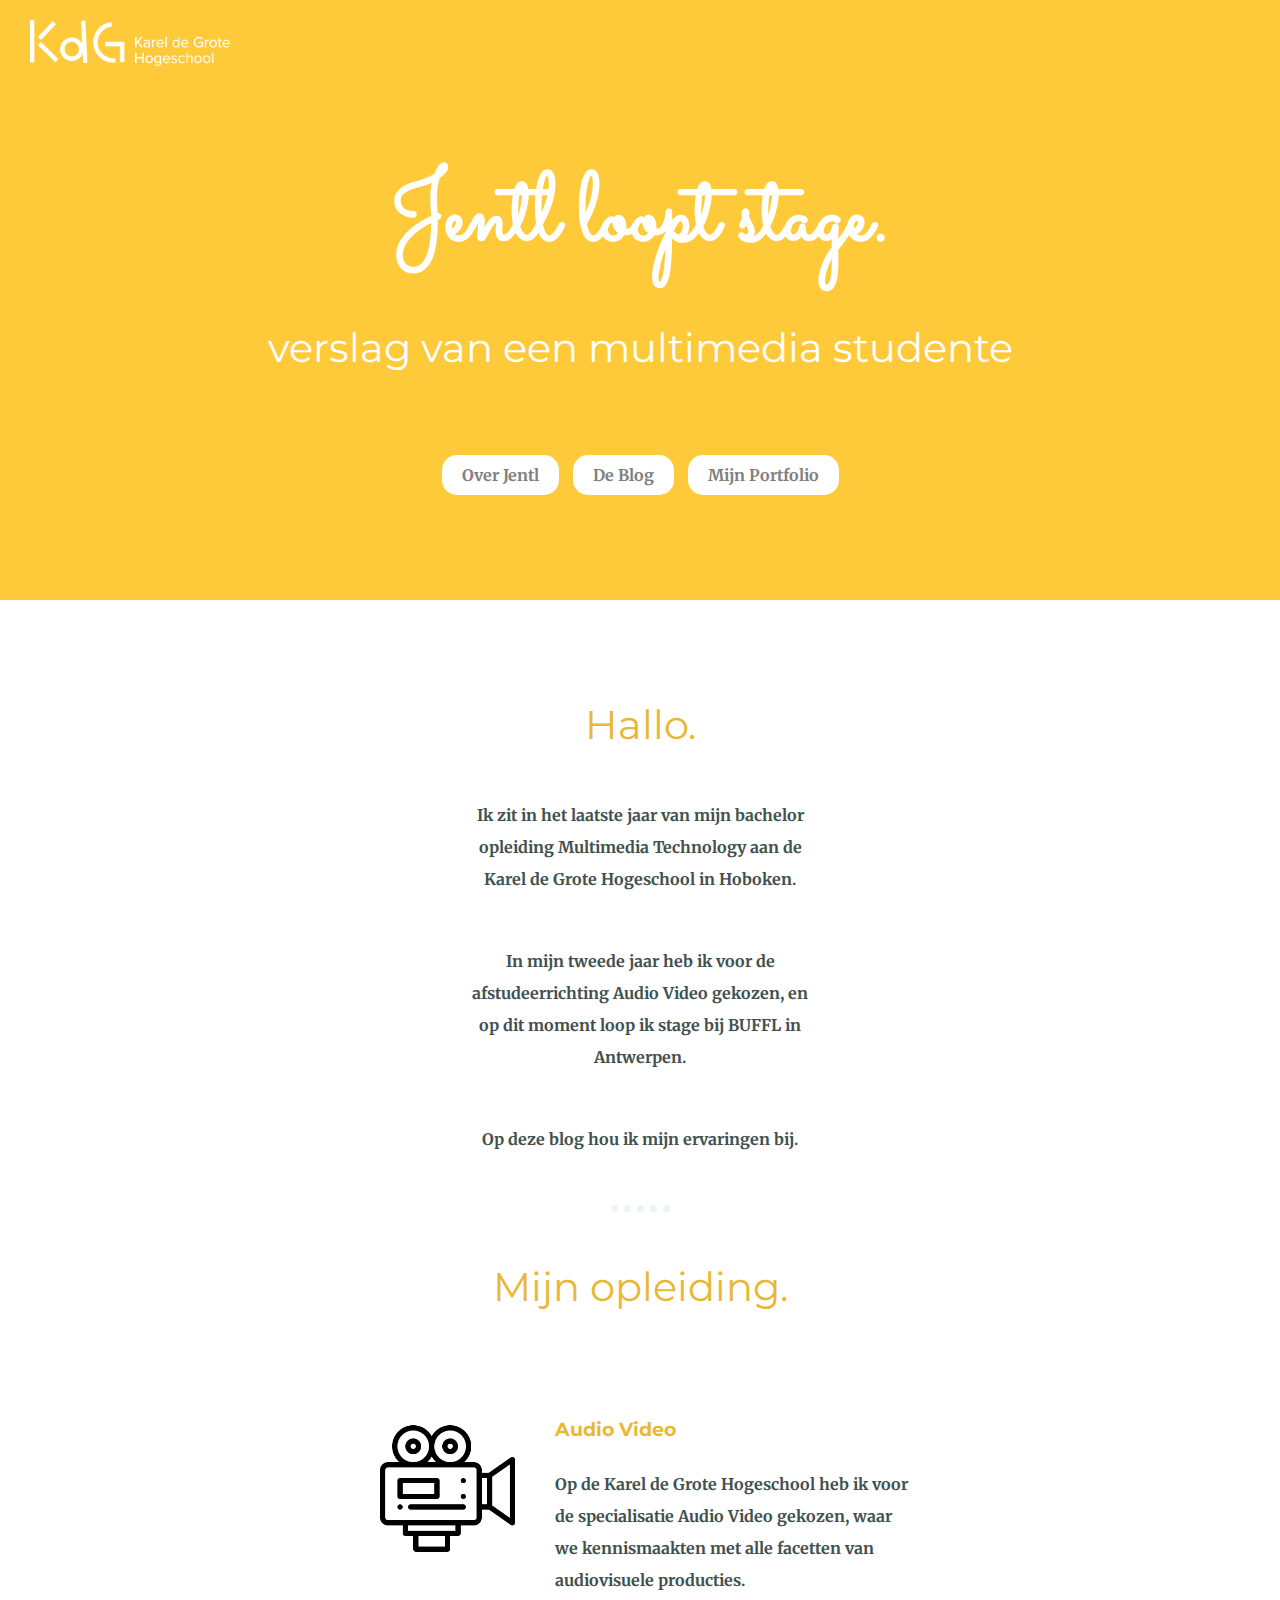
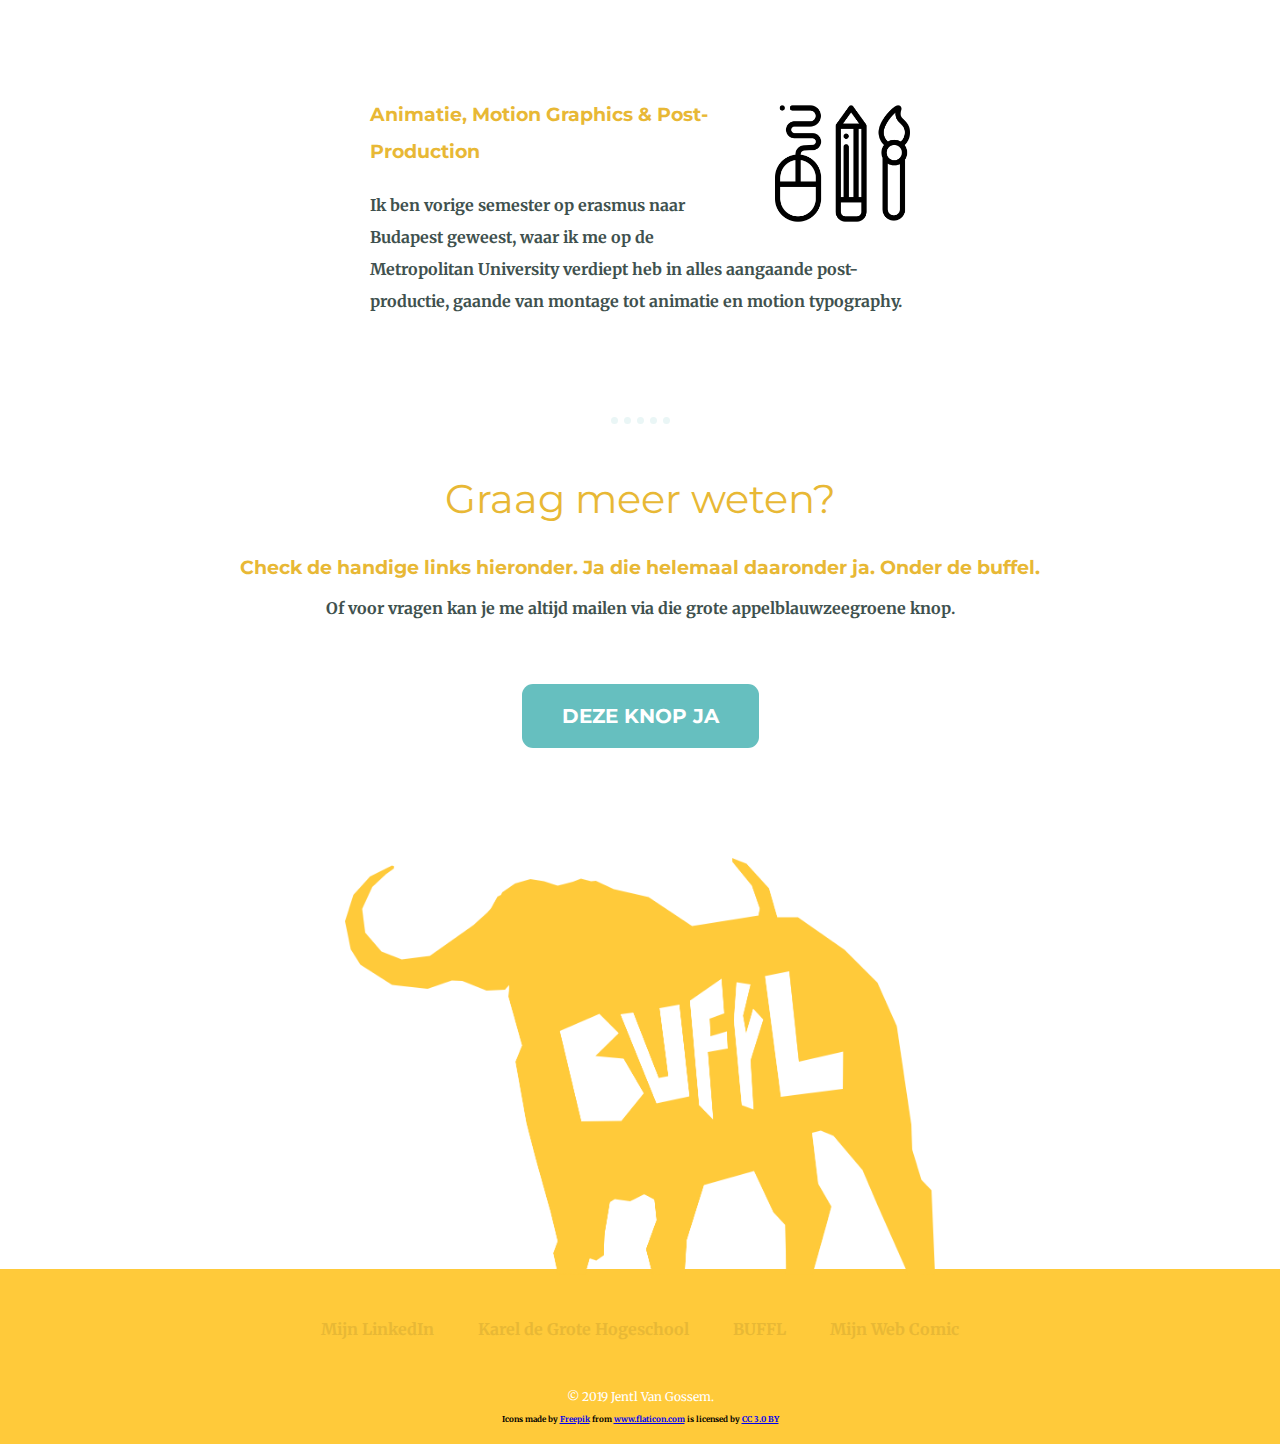
==== commit 93faca78: "updates" ====
--- a/index.html
+++ b/index.html
@@ -79,7 +79,7 @@
       <a class="footer-link" href="https://www.facebook.com/jentlwoman">Mijn Web Comic</a>
       <p class="copyright">© 2019 Jentl Van Gossem.</p>
 
-
+      <div class="disclaimer">Icons made by <a href="https://www.freepik.com/" title="Freepik">Freepik</a> from <a href="https://www.flaticon.com/" 			    title="Flaticon">www.flaticon.com</a> is licensed by <a href="http://creativecommons.org/licenses/by/3.0/" 			    title="Creative Commons BY 3.0" target="_blank">CC 3.0 BY</a></div>
     </div>
 
 
--- a/css/styles.css
+++ b/css/styles.css
@@ -186,23 +186,33 @@
   margin-top: 50px;
 }
 
+.disclaimer {
+  padding-top: 10px;
+  font-size: 0.5rem;
+  color: black;
+}
+
 /*************************************BLOG******************************/
 
 .left {
   border-right: 2px solid #E8B835;
   height: inherit;
   width: 15%;
+  float:left;
+  line-height: 1.5;
+  margin-left: 10%;
+  padding-right: 20px;
   text-align: left;
-  float:left;
-  margin-left: 10%;
 }
 
 .blog-title {
   margin: 0;
+  padding-right: 20px;
 }
 
 .blog-date {
   margin: 0;
+  padding-top: 3px;
 }
 
 .right {
@@ -210,9 +220,9 @@
   font-weight: 100;
   height: auto;
   width: 60%;
+  line-height: 1.5;
+  padding-left: 20px;
   text-align: left;
-  padding-left: 20px;
-
 }
 
 .blog-text {
@@ -224,4 +234,22 @@
   display: block;
   margin-left: auto;
   margin-right:auto;
-}
+  margin-top: 50px;
+  margin-bottom: 50px;
+}
+
+.code-text {
+  width: 75%;
+  color: #66BFBF;
+  margin-left: auto;
+  margin-right: auto;
+  margin-top: 0;
+  margin-bottom: 0;
+}
+
+
+
+/**********************PORTFOLIO*******************************/
+.portfolio-img {
+  width: 60%;
+}
